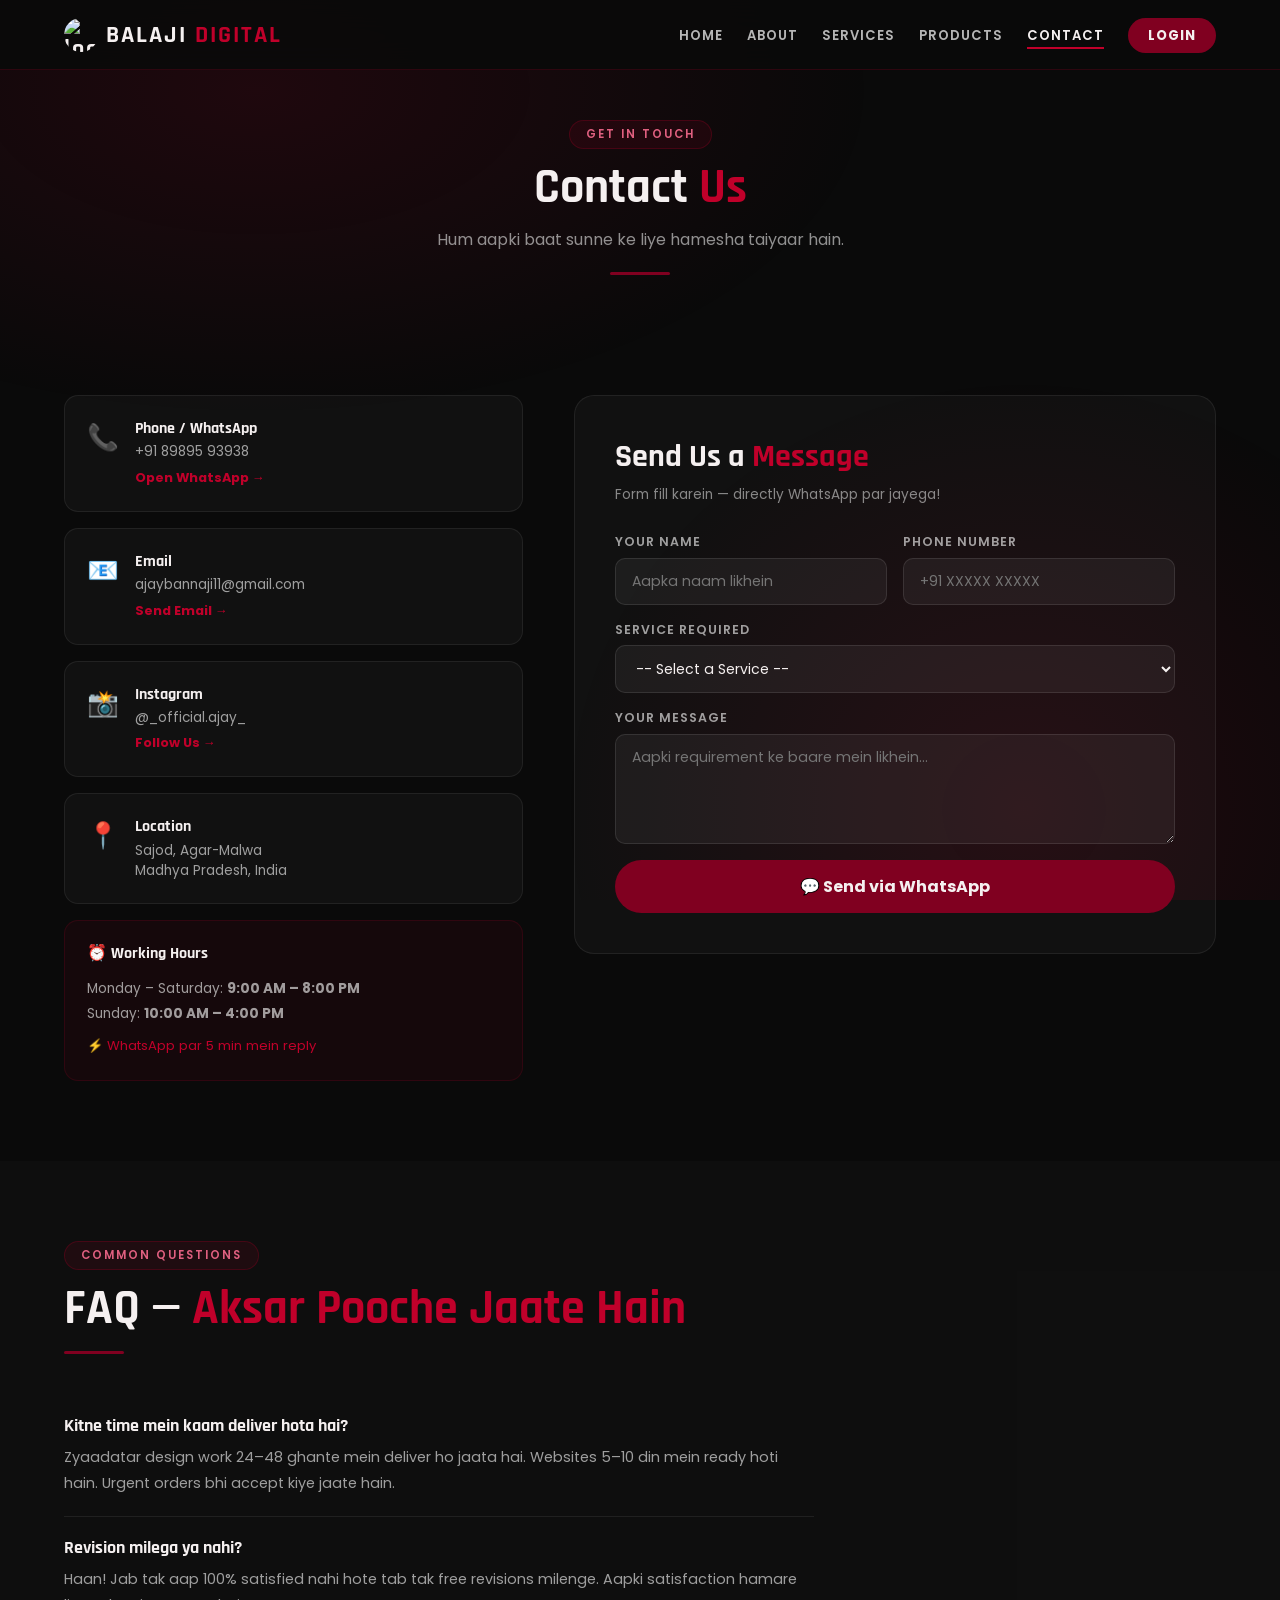
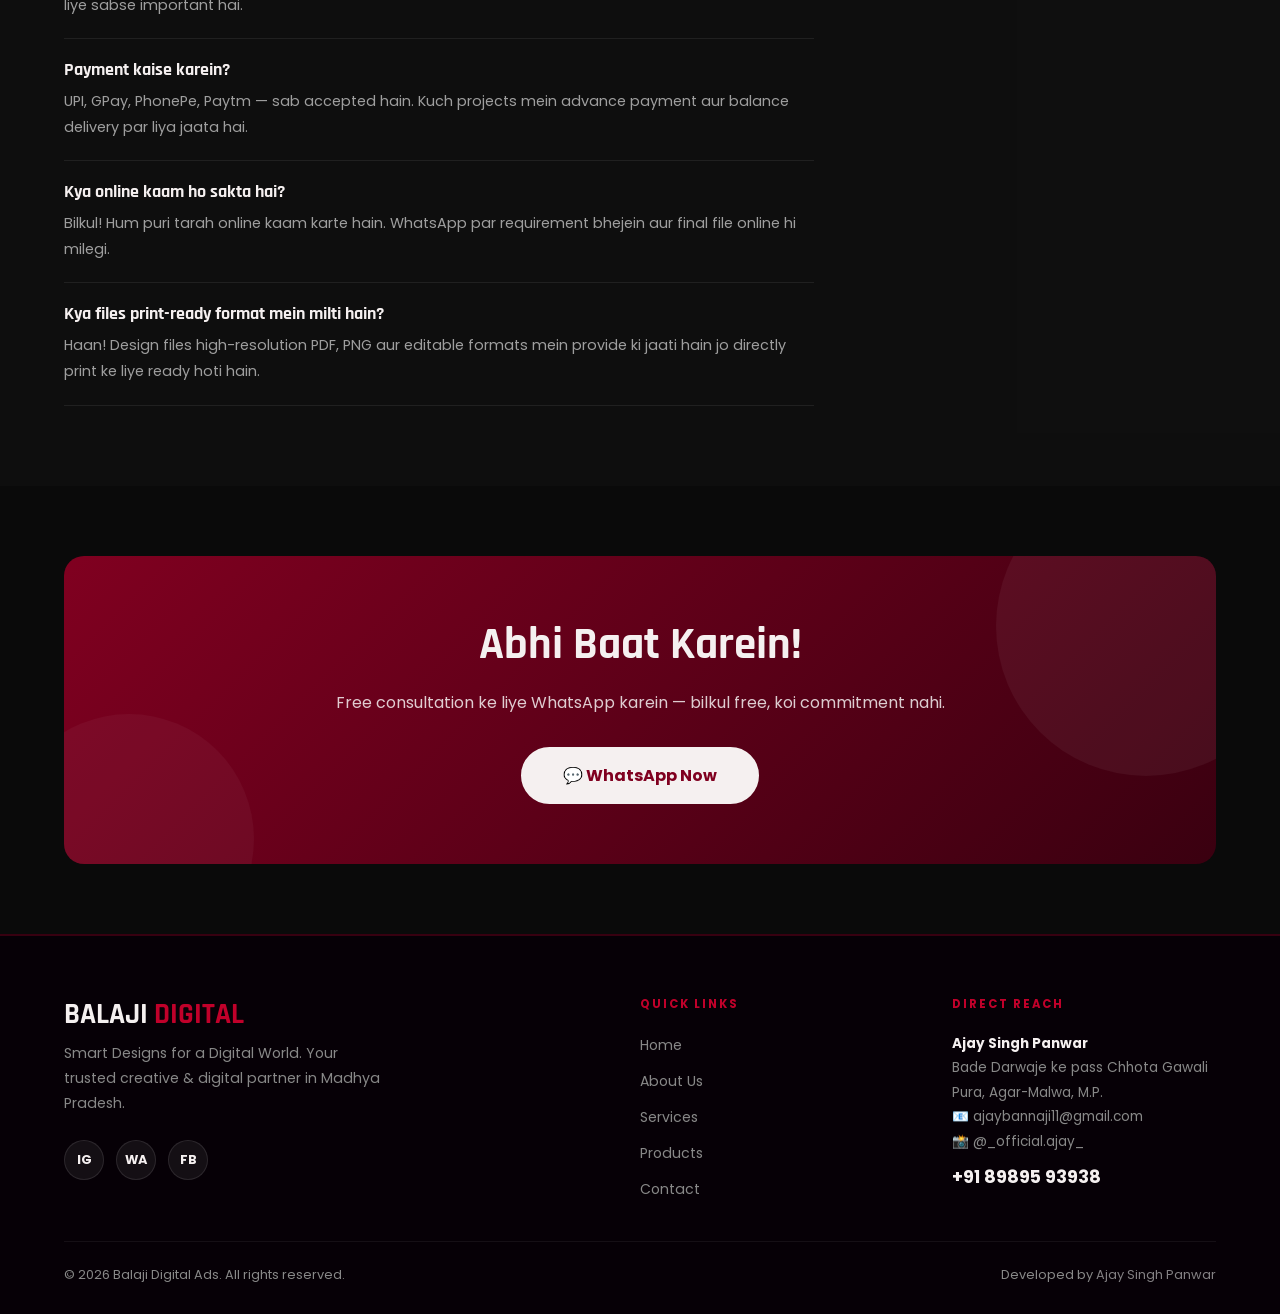
==== contact.html @ 701eca4b "Add files via upload" ====
<!DOCTYPE html>
<html lang="en">
<head>
    <meta charset="UTF-8" />
    <meta name="viewport" content="width=device-width, initial-scale=1.0" />
    <title>Contact - Balaji Digital Ads</title>
    <link href="https://fonts.googleapis.com/css2?family=Rajdhani:wght@400;600;700&family=Poppins:wght@300;400;600;700&display=swap" rel="stylesheet" />
    <link rel="stylesheet" href="style.css" />
</head>
<body>
<nav id="navbar">
    <a class="nav-logo" href="index.html"><img src="Images/Balaji Digital.png" alt="logo" class="nav-logo-img">BALAJI <span>DIGITAL</span></a>
    <button class="hamburger" id="hamburger"><span></span><span></span><span></span></button>
    <ul class="nav-links" id="navLinks">
        <li><a href="index.html" class="nav-link">Home</a></li>
        <li><a href="about.html" class="nav-link">About</a></li>
        <li><a href="services.html" class="nav-link">Services</a></li>
        <li><a href="products.html" class="nav-link">Products</a></li>
        <li><a href="contact.html" class="nav-link active">Contact</a></li>
        <li id="navAuthArea"><a href="#" class="nav-cta" id="navLoginBtn" onclick="openLogin(event)">Login</a></li>
    </ul>
</nav>
<div class="mobile-overlay" id="mobileOverlay"></div>
<div class="modal-overlay" id="loginModal" onclick="modalOutsideClick(event)">
    <div class="modal-box">
        <button class="modal-close" onclick="closeLogin()">✕</button>
        <div class="modal-logo">🔐</div>
        <h2 class="modal-title">Welcome Back</h2>
        <p class="modal-sub">Login karein ya naya account banayein</p>
        <div class="modal-tabs">
            <button class="tab-btn active" id="tabLogin" onclick="switchTab('login')">Login</button>
            <button class="tab-btn" id="tabRegister" onclick="switchTab('register')">Register</button>
        </div>
        <div id="loginForm">
            <div class="mform-group"><label>Name</label><input type="text" id="loginName" placeholder="Aapka naam" /></div>
            <div class="mform-group"><label>Password</label><input type="password" id="loginPass" placeholder="Password" /></div>
            <button class="modal-btn" onclick="doLogin()">Login →</button>
            <p id="loginErr" class="form-err"></p>
        </div>
        <div id="registerForm" style="display:none;">
            <div class="mform-group"><label>Full Name</label><input type="text" id="regName" placeholder="Aapka poora naam" /></div>
            <div class="mform-group"><label>Phone</label><input type="tel" id="regPhone" placeholder="+91 XXXXX XXXXX" /></div>
            <div class="mform-group"><label>Password</label><input type="password" id="regPass" placeholder="Password banayein" /></div>
            <button class="modal-btn" onclick="doRegister()">Create Account →</button>
            <p id="regErr" class="form-err"></p>
        </div>
    </div>
</div>

<section class="page-hero">
    <div class="section-tag">Get In Touch</div>
    <h1 class="section-title">Contact <em>Us</em></h1>
    <p class="page-hero-sub">Hum aapki baat sunne ke liye hamesha taiyaar hain.</p>
    <div class="section-line" style="margin:1.2rem auto 0;"></div>
</section>

<section class="page-section">
    <div class="contact-layout">
        <div class="contact-info reveal">
            <div class="contact-card"><div class="cc-icon">📞</div><div class="cc-content"><h4>Phone / WhatsApp</h4><p>+91 89895 93938</p><a href="https://wa.me/918989593938" class="cc-link" target="_blank">Open WhatsApp →</a></div></div>
            <div class="contact-card"><div class="cc-icon">📧</div><div class="cc-content"><h4>Email</h4><p>ajaybannaji11@gmail.com</p><a href="mailto:ajaybannaji11@gmail.com" class="cc-link">Send Email →</a></div></div>
            <div class="contact-card"><div class="cc-icon">📸</div><div class="cc-content"><h4>Instagram</h4><p>@_official.ajay_</p><a href="https://www.instagram.com/_official.ajay_/?__pwa=1#" target="_blank" class="cc-link">Follow Us →</a></div></div>
            <div class="contact-card"><div class="cc-icon">📍</div><div class="cc-content"><h4>Location</h4><p>Sajod, Agar-Malwa<br>Madhya Pradesh, India</p></div></div>
            <div class="contact-hours">
                <h4>⏰ Working Hours</h4>
                <p>Monday – Saturday: <strong>9:00 AM – 8:00 PM</strong></p>
                <p>Sunday: <strong>10:00 AM – 4:00 PM</strong></p>
                <p style="margin-top:0.5rem; color:var(--red); font-size:0.82rem;">⚡ WhatsApp par 5 min mein reply</p>
            </div>
        </div>
        <div class="contact-form-wrap reveal reveal-delay-2">
            <h3 class="form-title">Send Us a <em>Message</em></h3>
            <p class="form-sub">Form fill karein — directly WhatsApp par jayega!</p>
            <div class="contact-form">
                <div class="form-group"><label>Your Name</label><input type="text" id="fname" placeholder="Aapka naam likhein" /></div>
                <div class="form-group"><label>Phone Number</label><input type="tel" id="fphone" placeholder="+91 XXXXX XXXXX" /></div>
                <div class="form-group full"><label>Service Required</label>
                    <select id="fservice">
                        <option value="">-- Select a Service --</option>
                        <option>Graphic Design</option><option>Website Development</option><option>Social Media Ads</option>
                        <option>Festival Poster</option><option>Video Editing</option><option>Banner & Flex Design</option>
                        <option>Photo Frame Design</option><option>T-Shirt & Merchandise</option><option>Flyer & Pamphlet</option>
                        <option>Drafting & Documentation</option><option>Data Management</option><option>Exam Paper Drafting</option><option>Other</option>
                    </select>
                </div>
                <div class="form-group full"><label>Your Message</label><textarea id="fmsg" rows="4" placeholder="Aapki requirement ke baare mein likhein..."></textarea></div>
                <button class="form-submit" onclick="sendWhatsApp()">💬 Send via WhatsApp</button>
            </div>
        </div>
    </div>
</section>

<section class="page-section alt-bg">
    <div class="section-tag">Common Questions</div>
    <h2 class="section-title">FAQ — <em>Aksar Pooche Jaate Hain</em></h2>
    <div class="section-line"></div>
    <div class="faq-list">
        <div class="faq-item reveal"><div class="faq-q">Kitne time mein kaam deliver hota hai?</div><div class="faq-a">Zyaadatar design work 24–48 ghante mein deliver ho jaata hai. Websites 5–10 din mein ready hoti hain. Urgent orders bhi accept kiye jaate hain.</div></div>
        <div class="faq-item reveal reveal-delay-1"><div class="faq-q">Revision milega ya nahi?</div><div class="faq-a">Haan! Jab tak aap 100% satisfied nahi hote tab tak free revisions milenge. Aapki satisfaction hamare liye sabse important hai.</div></div>
        <div class="faq-item reveal reveal-delay-2"><div class="faq-q">Payment kaise karein?</div><div class="faq-a">UPI, GPay, PhonePe, Paytm — sab accepted hain. Kuch projects mein advance payment aur balance delivery par liya jaata hai.</div></div>
        <div class="faq-item reveal reveal-delay-3"><div class="faq-q">Kya online kaam ho sakta hai?</div><div class="faq-a">Bilkul! Hum puri tarah online kaam karte hain. WhatsApp par requirement bhejein aur final file online hi milegi.</div></div>
        <div class="faq-item reveal"><div class="faq-q">Kya files print-ready format mein milti hain?</div><div class="faq-a">Haan! Design files high-resolution PDF, PNG aur editable formats mein provide ki jaati hain jo directly print ke liye ready hoti hain.</div></div>
    </div>
</section>

<section class="cta-section">
    <div class="cta-banner reveal">
        <h2>Abhi Baat Karein!</h2>
        <p>Free consultation ke liye WhatsApp karein — bilkul free, koi commitment nahi.</p>
        <a href="https://wa.me/918989593938" class="btn-white">💬 WhatsApp Now</a>
    </div>
</section>

<footer>
    <div class="footer-grid">
        <div class="footer-brand"><h3>BALAJI <span>DIGITAL</span></h3><p>Smart Designs for a Digital World. Your trusted creative & digital partner in Madhya Pradesh.</p>
            <div class="social-links"><a href="https://www.instagram.com/_official.ajay_/?__pwa=1#" target="_blank" class="social-btn">IG</a><a href="https://wa.me/918989593938" class="social-btn">WA</a><a href="#" class="social-btn">FB</a></div>
        </div>
        <div class="footer-links"><h4>Quick Links</h4><ul><li><a href="index.html">Home</a></li><li><a href="about.html">About Us</a></li><li><a href="services.html">Services</a></li><li><a href="products.html">Products</a></li><li><a href="contact.html">Contact</a></li></ul></div>
        <div class="footer-contact"><h4>Direct Reach</h4><p><strong style="color:var(--white)">Ajay Singh Panwar</strong><br>Bade Darwaje ke pass Chhota Gawali Pura, Agar-Malwa, M.P.<br>📧 ajaybannaji11@gmail.com<br>📸 <a href="https://www.instagram.com/_official.ajay_/?__pwa=1#" target="_blank" style="color:var(--gray);text-decoration:none;">@_official.ajay_</a></p><p class="phone">+91 89895 93938</p></div>
    </div>
    <div class="footer-bottom"><p>© 2026 Balaji Digital Ads. All rights reserved.</p><p>Developed by <a href="#">Ajay Singh Panwar</a></p></div>
</footer>
<script src="script.js"></script>
<script>
function sendWhatsApp() {
    const name = document.getElementById('fname').value.trim();
    const phone = document.getElementById('fphone').value.trim();
    const service = document.getElementById('fservice').value;
    const msg = document.getElementById('fmsg').value.trim();
    if (!name || !service) { alert('Please enter your name and select a service.'); return; }
    const text = `Hello Balaji Digital Ads!%0A%0A*Name:* ${encodeURIComponent(name)}%0A*Phone:* ${encodeURIComponent(phone || 'Not provided')}%0A*Service Needed:* ${encodeURIComponent(service)}%0A*Message:* ${encodeURIComponent(msg || 'No message')}`;
    window.open(`https://wa.me/918989593938?text=${text}`, '_blank');
}
</script>
</body>
</html>
---- style.css ----
/* ============================================
   BALAJI DIGITAL ADS — style.css v3
   5 Pages: Home, About, Services, Products, Contact
   ============================================ */
:root {
    --black: #0a0a0a; --deep: #110008; --crimson: #800020;
    --red: #c0002a; --gold: #e8b84b; --white: #f5f0f0;
    --gray: #888; --nav-height: 70px;
}
*, *::before, *::after { box-sizing: border-box; margin: 0; padding: 0; }
html { scroll-behavior: smooth; }
body { font-family: 'Poppins', sans-serif; background: var(--black); color: var(--white); overflow-x: hidden; font-size: 16px; }
body::before { content:''; position:fixed; inset:0; background: radial-gradient(ellipse 80% 60% at 20% 10%, rgba(128,0,32,0.18) 0%, transparent 60%), radial-gradient(ellipse 60% 80% at 80% 90%, rgba(192,0,42,0.12) 0%, transparent 60%); pointer-events:none; z-index:0; }

/* ─── NAVBAR ─── */
nav { position:fixed; top:0; left:0; right:0; z-index:1000; padding:0 5%; height:var(--nav-height); display:flex; align-items:center; justify-content:space-between; background:rgba(10,10,10,0.92); backdrop-filter:blur(16px); border-bottom:1px solid rgba(128,0,32,0.3); transition:box-shadow 0.3s; }
nav.scrolled { box-shadow:0 4px 40px rgba(128,0,32,0.25); }
.nav-logo { font-family:'Rajdhani',sans-serif; font-size:clamp(1.1rem,4vw,1.5rem); font-weight:700; letter-spacing:2px; color:var(--white); text-decoration:none; display:flex; align-items:center; gap:8px; flex-shrink:0; }
.nav-logo span { color:var(--red); }
.nav-logo-img { width:34px; height:34px; border-radius:50%; object-fit:cover; }
.nav-links { display:flex; gap:1.5rem; align-items:center; list-style:none; }
.nav-links a { color:rgba(255,255,255,0.7); text-decoration:none; font-size:0.82rem; font-weight:600; letter-spacing:1px; text-transform:uppercase; transition:color 0.3s; position:relative; white-space:nowrap; }
.nav-links a::after { content:''; position:absolute; bottom:-4px; left:0; width:0; height:2px; background:var(--red); transition:width 0.3s; }
.nav-links a:hover, .nav-links a.active { color:var(--white); }
.nav-links a:hover::after, .nav-links a.active::after { width:100%; }
.nav-cta { background:var(--crimson) !important; color:var(--white) !important; padding:8px 20px !important; border-radius:50px !important; font-weight:700 !important; }
.nav-cta:hover { background:var(--red) !important; transform:translateY(-2px); }
.nav-cta::after { display:none !important; }
.nav-user-btn { background:rgba(128,0,32,0.3) !important; border:1px solid rgba(128,0,32,0.5) !important; padding:7px 16px !important; border-radius:50px !important; font-size:0.82rem !important; display:flex !important; align-items:center; gap:6px; cursor:pointer; }

/* ─── HAMBURGER ─── */
.hamburger { display:none; flex-direction:column; gap:5px; background:none; border:none; cursor:pointer; padding:8px; z-index:1100; }
.hamburger span { display:block; width:24px; height:2px; background:var(--white); border-radius:2px; transition:all 0.3s; }
.hamburger.open span:nth-child(1) { transform:rotate(45deg) translate(5px,5px); }
.hamburger.open span:nth-child(2) { opacity:0; }
.hamburger.open span:nth-child(3) { transform:rotate(-45deg) translate(5px,-5px); }
.mobile-overlay { display:none; position:fixed; inset:0; background:rgba(0,0,0,0.6); z-index:998; }
.mobile-overlay.active { display:block; }

/* ─── LOGIN MODAL ─── */
.modal-overlay { display:none; position:fixed; inset:0; background:rgba(0,0,0,0.75); z-index:2000; align-items:center; justify-content:center; backdrop-filter:blur(4px); }
.modal-overlay.open { display:flex; }
.modal-box { background:#1a0010; border:1px solid rgba(128,0,32,0.5); border-radius:20px; padding:clamp(24px,5vw,40px); width:min(440px, 92vw); position:relative; animation:fadeUp 0.3s ease; }
.modal-close { position:absolute; top:16px; right:16px; background:rgba(255,255,255,0.08); border:none; color:var(--white); width:32px; height:32px; border-radius:50%; cursor:pointer; font-size:1rem; transition:background 0.2s; }
.modal-close:hover { background:rgba(128,0,32,0.5); }
.modal-logo { font-size:2.5rem; text-align:center; margin-bottom:0.8rem; }
.modal-title { font-family:'Rajdhani',sans-serif; font-size:1.8rem; font-weight:700; text-align:center; margin-bottom:0.3rem; }
.modal-sub { font-size:0.82rem; color:rgba(255,255,255,0.5); text-align:center; margin-bottom:1.5rem; }
.modal-tabs { display:flex; gap:0.5rem; background:rgba(255,255,255,0.05); border-radius:10px; padding:4px; margin-bottom:1.5rem; }
.tab-btn { flex:1; background:none; border:none; color:rgba(255,255,255,0.5); padding:8px; border-radius:8px; font-family:'Poppins',sans-serif; font-weight:600; font-size:0.88rem; cursor:pointer; transition:all 0.2s; }
.tab-btn.active { background:var(--crimson); color:var(--white); }
.mform-group { margin-bottom:1rem; }
.mform-group label { display:block; font-size:0.75rem; font-weight:600; color:rgba(255,255,255,0.5); text-transform:uppercase; letter-spacing:1px; margin-bottom:0.4rem; }
.mform-group input { width:100%; background:rgba(255,255,255,0.06); border:1px solid rgba(255,255,255,0.1); border-radius:10px; padding:11px 14px; color:var(--white); font-family:'Poppins',sans-serif; font-size:0.88rem; outline:none; transition:border-color 0.3s; }
.mform-group input:focus { border-color:rgba(128,0,32,0.7); }
.modal-btn { width:100%; background:var(--crimson); color:var(--white); border:none; padding:13px; border-radius:50px; font-weight:700; font-size:0.95rem; cursor:pointer; font-family:'Poppins',sans-serif; margin-top:0.5rem; transition:all 0.3s; }
.modal-btn:hover { background:var(--red); transform:translateY(-2px); }
.modal-btn-outline { background:transparent !important; border:2px solid var(--crimson) !important; color:var(--white) !important; }
.modal-btn-outline:hover { background:rgba(128,0,32,0.2) !important; }
.form-err { font-size:0.8rem; color:#ff6b6b; margin-top:0.5rem; text-align:center; }

/* ─── HERO ─── */
.hero { min-height:100vh; display:flex; align-items:center; padding:calc(var(--nav-height) + 40px) 5% 60px; position:relative; z-index:1; flex-wrap:wrap; gap:2rem; }
.hero-content { max-width:640px; flex:1; min-width:280px; }
.hero-welcome { display:inline-flex; align-items:center; gap:8px; background:rgba(128,0,32,0.2); border:1px solid rgba(128,0,32,0.4); padding:8px 20px; border-radius:50px; font-size:clamp(0.85rem,2vw,1rem); font-weight:600; margin-bottom:1rem; animation:fadeDown 0.6s ease both; }
.hero-username { color:var(--gold); font-weight:700; }
.hero-tag { display:inline-block; background:rgba(128,0,32,0.2); border:1px solid rgba(128,0,32,0.5); color:#e06080; padding:6px 18px; border-radius:50px; font-size:clamp(0.65rem,2vw,0.78rem); font-weight:600; letter-spacing:2px; text-transform:uppercase; margin-bottom:1.2rem; animation:fadeDown 0.8s ease both; }
.hero h1 { font-family:'Rajdhani',sans-serif; font-size:clamp(2rem,6vw,5rem); font-weight:700; line-height:1.05; margin-bottom:1.2rem; animation:fadeUp 0.9s 0.2s ease both; }
.hero h1 em { font-style:normal; color:var(--red); }
.hero p { font-size:clamp(0.88rem,2.5vw,1.1rem); color:rgba(255,255,255,0.65); line-height:1.8; max-width:520px; margin-bottom:2rem; animation:fadeUp 0.9s 0.4s ease both; }
.hero-btns { display:flex; gap:1rem; flex-wrap:wrap; animation:fadeUp 0.9s 0.6s ease both; }
.hero-stats { display:flex; gap:clamp(1.2rem,4vw,3rem); margin-top:3rem; flex-wrap:wrap; animation:fadeUp 0.9s 0.8s ease both; }
.stat-num { font-family:'Rajdhani',sans-serif; font-size:clamp(1.6rem,4vw,2.2rem); font-weight:700; color:var(--red); line-height:1; }
.stat-label { font-size:clamp(0.65rem,1.8vw,0.78rem); color:var(--gray); text-transform:uppercase; letter-spacing:1px; margin-top:4px; }
.hero-badge { position:absolute; right:8%; top:50%; transform:translateY(-50%); width:clamp(150px,16vw,210px); height:clamp(150px,16vw,210px); border-radius:50%; background:radial-gradient(circle,rgba(128,0,32,0.25),rgba(10,10,10,0.1)); border:2px solid rgba(128,0,32,0.4); display:flex; flex-direction:column; align-items:center; justify-content:center; text-align:center; animation:float 4s ease-in-out infinite; backdrop-filter:blur(8px); }
.hero-badge-icon { font-size:clamp(1.8rem,3vw,2.5rem); margin-bottom:8px; }
.hero-badge-text { font-family:'Rajdhani',sans-serif; font-size:clamp(0.8rem,1.5vw,1rem); font-weight:700; letter-spacing:1px; }
.hero-badge-sub { font-size:0.68rem; color:rgba(255,255,255,0.5); margin-top:4px; }
@keyframes float { 0%,100%{transform:translateY(-50%)} 50%{transform:translateY(calc(-50% - 12px))} }

/* ─── MARQUEE ─── */
.marquee-wrap { background:var(--crimson); padding:12px 0; overflow:hidden; position:relative; z-index:1; }
.marquee-track { display:flex; gap:2rem; white-space:nowrap; animation:marquee 25s linear infinite; width:max-content; }
.marquee-item { font-family:'Rajdhani',sans-serif; font-size:clamp(0.82rem,2vw,1rem); font-weight:600; letter-spacing:2px; text-transform:uppercase; }
.marquee-dot { color:var(--gold); margin:0 0.4rem; }
@keyframes marquee { from{transform:translateX(0)} to{transform:translateX(-50%)} }

/* ─── PAGE HERO ─── */
.page-hero { padding:calc(var(--nav-height) + 50px) 5% 40px; text-align:center; position:relative; z-index:1; }
.page-hero-sub { color:rgba(255,255,255,0.55); font-size:clamp(0.88rem,2vw,1rem); margin-top:0.8rem; }

/* ─── SECTIONS ─── */
.page-section { padding:clamp(40px,7vw,80px) 5%; position:relative; z-index:1; }
.alt-bg { background:rgba(255,255,255,0.02); }
.section-tag { display:inline-block; background:rgba(128,0,32,0.15); border:1px solid rgba(128,0,32,0.4); color:#e06080; padding:5px 16px; border-radius:50px; font-size:clamp(0.65rem,1.8vw,0.72rem); font-weight:600; letter-spacing:2px; text-transform:uppercase; margin-bottom:0.8rem; }
.section-title { font-family:'Rajdhani',sans-serif; font-size:clamp(1.6rem,5vw,3rem); font-weight:700; line-height:1.1; }
.section-title em { font-style:normal; color:var(--red); }
.section-line { width:60px; height:3px; background:var(--crimson); border-radius:2px; margin:1rem 0 2.5rem; }

/* ─── BUTTONS ─── */
.btn-primary { background:var(--crimson); color:var(--white); padding:clamp(10px,2.5vw,14px) clamp(22px,5vw,36px); border-radius:50px; font-weight:700; font-size:clamp(0.85rem,2.5vw,0.95rem); text-decoration:none; border:2px solid var(--crimson); transition:all 0.35s cubic-bezier(0.175,0.885,0.32,1.275); display:inline-block; white-space:nowrap; }
.btn-primary:hover { background:var(--red); border-color:var(--red); transform:translateY(-3px); box-shadow:0 12px 30px rgba(192,0,42,0.4); }
.btn-outline { background:transparent; color:var(--white); padding:clamp(10px,2.5vw,14px) clamp(22px,5vw,36px); border-radius:50px; font-weight:600; font-size:clamp(0.85rem,2.5vw,0.95rem); text-decoration:none; border:2px solid rgba(255,255,255,0.25); transition:all 0.3s; white-space:nowrap; }
.btn-outline:hover { border-color:var(--red); color:var(--red); }
.btn-white { background:var(--white); color:var(--crimson); padding:clamp(11px,2vw,14px) clamp(28px,5vw,40px); border-radius:50px; font-weight:700; font-size:clamp(0.88rem,2.5vw,1rem); text-decoration:none; display:inline-block; border:2px solid var(--white); transition:all 0.3s; position:relative; z-index:1; white-space:nowrap; }
.btn-white:hover { background:transparent; color:var(--white); }
.center-btn { text-align:center; margin-top:2.5rem; }

/* ─── PREVIEW GRID ─── */
.preview-grid { display:grid; grid-template-columns:repeat(4,1fr); gap:1.2rem; }
.preview-card { background:rgba(255,255,255,0.03); border:1px solid rgba(255,255,255,0.07); border-radius:16px; padding:clamp(20px,4vw,28px) clamp(16px,3vw,24px); text-align:center; transition:all 0.3s; }
.preview-card:hover { border-color:rgba(128,0,32,0.5); transform:translateY(-5px); background:rgba(128,0,32,0.1); }
.preview-icon { font-size:clamp(2rem,4vw,2.6rem); margin-bottom:0.8rem; }
.preview-card h3 { font-family:'Rajdhani',sans-serif; font-size:clamp(1rem,2.5vw,1.2rem); font-weight:700; margin-bottom:0.5rem; }
.preview-card p { font-size:clamp(0.78rem,1.8vw,0.85rem); color:rgba(255,255,255,0.55); line-height:1.6; }

/* ─── WHY GRID ─── */
.why-grid { display:grid; grid-template-columns:repeat(4,1fr); gap:1.2rem; }
.why-card { text-align:center; padding:clamp(24px,4vw,36px) clamp(16px,3vw,24px); border-radius:16px; background:rgba(255,255,255,0.02); border:1px solid rgba(255,255,255,0.06); transition:all 0.3s; }
.why-card:hover { background:rgba(128,0,32,0.1); border-color:rgba(128,0,32,0.3); transform:translateY(-4px); }
.why-icon { font-size:clamp(1.8rem,4vw,2.2rem); margin-bottom:1rem; }
.why-card h4 { font-family:'Rajdhani',sans-serif; font-size:clamp(1rem,2.5vw,1.1rem); font-weight:700; margin-bottom:0.5rem; }
.why-card p { font-size:clamp(0.78rem,2vw,0.82rem); color:rgba(255,255,255,0.5); line-height:1.7; }

/* ─── CTA ─── */
.cta-section { padding:clamp(40px,6vw,70px) 5%; position:relative; z-index:1; }
.cta-banner { background:linear-gradient(135deg,var(--crimson),#3a0010); border-radius:20px; padding:clamp(36px,6vw,60px) clamp(20px,5%,5%); text-align:center; position:relative; overflow:hidden; }
.cta-banner::before { content:''; position:absolute; top:-80px; right:-80px; width:300px; height:300px; border-radius:50%; background:rgba(255,255,255,0.05); }
.cta-banner::after  { content:''; position:absolute; bottom:-100px; left:-60px; width:250px; height:250px; border-radius:50%; background:rgba(255,255,255,0.04); }
.cta-banner h2 { font-family:'Rajdhani',sans-serif; font-size:clamp(1.4rem,4vw,2.8rem); font-weight:700; margin-bottom:1rem; position:relative; z-index:1; }
.cta-banner p  { color:rgba(255,255,255,0.8); margin-bottom:2rem; font-size:clamp(0.88rem,2.5vw,1rem); position:relative; z-index:1; }

/* ─── FOOTER ─── */
footer { background:#060006; border-top:2px solid rgba(128,0,32,0.4); padding:clamp(40px,6vw,60px) 5% clamp(20px,4vw,30px); }
.footer-grid { display:grid; grid-template-columns:2fr 1fr 1fr; gap:clamp(1.5rem,4vw,3rem); margin-bottom:2.5rem; }
.footer-brand h3 { font-family:'Rajdhani',sans-serif; font-size:clamp(1.4rem,3vw,1.8rem); font-weight:700; margin-bottom:0.5rem; }
.footer-brand h3 span { color:var(--red); }
.footer-brand p { color:var(--gray); font-size:clamp(0.8rem,2vw,0.88rem); line-height:1.8; max-width:320px; margin-bottom:1.5rem; }
.social-links { display:flex; gap:0.75rem; flex-wrap:wrap; }
.social-btn { width:40px; height:40px; border-radius:50%; background:rgba(255,255,255,0.06); border:1px solid rgba(255,255,255,0.1); display:flex; align-items:center; justify-content:center; color:var(--white); text-decoration:none; font-size:0.8rem; font-weight:700; transition:all 0.3s; }
.social-btn:hover { background:var(--crimson); border-color:var(--crimson); transform:translateY(-3px); }
.footer-links h4, .footer-contact h4 { font-size:0.72rem; font-weight:700; text-transform:uppercase; letter-spacing:2px; color:var(--red); margin-bottom:1.2rem; }
.footer-links ul { list-style:none; }
.footer-links li + li { margin-top:0.7rem; }
.footer-links a { color:var(--gray); text-decoration:none; font-size:clamp(0.8rem,2vw,0.88rem); transition:color 0.3s; }
.footer-links a:hover { color:var(--white); }
.footer-contact p { font-size:clamp(0.78rem,2vw,0.85rem); color:var(--gray); line-height:1.8; }
.footer-contact .phone { font-size:clamp(1rem,2.5vw,1.1rem); font-weight:700; color:var(--white); margin-top:0.5rem; }
.footer-bottom { border-top:1px solid rgba(255,255,255,0.06); padding-top:1.5rem; display:flex; justify-content:space-between; align-items:center; flex-wrap:wrap; gap:0.8rem; }
.footer-bottom p { font-size:clamp(0.72rem,1.8vw,0.8rem); color:var(--gray); }
.footer-bottom a { color:rgba(255,255,255,0.5); text-decoration:none; }

/* ─── ANIMATIONS ─── */
@keyframes fadeUp   { from{opacity:0;transform:translateY(30px)} to{opacity:1;transform:translateY(0)} }
@keyframes fadeDown { from{opacity:0;transform:translateY(-20px)} to{opacity:1;transform:translateY(0)} }
@keyframes fadeIn   { from{opacity:0} to{opacity:1} }
.reveal { opacity:0; transform:translateY(30px); transition:opacity 0.7s ease,transform 0.7s ease; }
.reveal.visible { opacity:1; transform:translateY(0); }
.reveal-delay-1 { transition-delay:0.1s; }
.reveal-delay-2 { transition-delay:0.2s; }
.reveal-delay-3 { transition-delay:0.3s; }

/* ─── SERVICES ─── */
.services-grid { display:grid; grid-template-columns:repeat(auto-fill,minmax(min(100%,260px),1fr)); gap:1.2rem; }
.service-card { background:rgba(255,255,255,0.03); border:1px solid rgba(255,255,255,0.07); border-radius:16px; padding:clamp(20px,4vw,28px) clamp(18px,4vw,24px); transition:all 0.35s ease; position:relative; overflow:hidden; display:flex; flex-direction:column; }
.service-card::before { content:''; position:absolute; inset:0; background:linear-gradient(135deg,rgba(128,0,32,0.12),transparent); opacity:0; transition:opacity 0.35s; }
.service-card:hover { border-color:rgba(128,0,32,0.5); transform:translateY(-5px); box-shadow:0 20px 40px rgba(128,0,32,0.2); }
.service-card:hover::before { opacity:1; }
.service-icon { width:clamp(42px,8vw,52px); height:clamp(42px,8vw,52px); border-radius:12px; background:rgba(128,0,32,0.2); display:flex; align-items:center; justify-content:center; font-size:clamp(1.2rem,3vw,1.4rem); margin-bottom:1rem; border:1px solid rgba(128,0,32,0.3); transition:background 0.3s; }
.service-card:hover .service-icon { background:rgba(128,0,32,0.4); }
.service-card h3 { font-family:'Rajdhani',sans-serif; font-size:clamp(1rem,2.5vw,1.2rem); font-weight:700; margin-bottom:0.5rem; }
.service-card p { font-size:clamp(0.78rem,2vw,0.85rem); color:rgba(255,255,255,0.55); line-height:1.7; flex:1; }
.service-badge { position:absolute; top:12px; right:12px; background:var(--crimson); color:white; font-size:0.6rem; font-weight:700; letter-spacing:1px; padding:3px 10px; border-radius:50px; text-transform:uppercase; }
.card-cta { display:inline-block; margin-top:1rem; color:var(--red); font-size:0.82rem; font-weight:700; text-decoration:none; transition:letter-spacing 0.2s; }
.card-cta:hover { letter-spacing:1px; }
.process-grid { display:grid; grid-template-columns:repeat(4,1fr); gap:1.2rem; }
.process-step { text-align:center; padding:clamp(24px,4vw,36px) clamp(16px,3vw,20px); border-radius:16px; background:rgba(255,255,255,0.02); border:1px solid rgba(255,255,255,0.06); }
.process-num { font-family:'Rajdhani',sans-serif; font-size:clamp(2.5rem,6vw,4rem); font-weight:700; color:rgba(128,0,32,0.3); line-height:1; margin-bottom:0.5rem; }
.process-step h4 { font-family:'Rajdhani',sans-serif; font-size:clamp(1rem,2.5vw,1.15rem); font-weight:700; margin-bottom:0.5rem; }
.process-step p { font-size:clamp(0.78rem,2vw,0.82rem); color:rgba(255,255,255,0.5); line-height:1.6; }

/* ─── ABOUT ─── */
.founder-block { display:flex; gap:clamp(2rem,5vw,5rem); align-items:flex-start; background:rgba(255,255,255,0.03); border:1px solid rgba(255,255,255,0.07); border-radius:20px; padding:clamp(24px,5vw,50px); flex-wrap:wrap; }
.founder-photo-wrap { flex-shrink:0; }
.founder-photo { width:clamp(200px,25vw,280px); height:clamp(240px,30vw,340px); object-fit:cover; border-radius:16px; border:3px solid rgba(128,0,32,0.4); display:block; }
.founder-circle-fallback { width:120px; height:120px; border-radius:50%; background:linear-gradient(135deg,var(--crimson),#3a0010); display:flex; align-items:center; justify-content:center; font-family:'Rajdhani',sans-serif; font-size:2.8rem; font-weight:700; border:3px solid rgba(128,0,32,0.5); }
.founder-info { flex:1; min-width:260px; }
.founder-para { color:rgba(255,255,255,0.7); line-height:2; font-size:clamp(0.88rem,2vw,1rem); margin-bottom:1rem; }
.founder-badges { display:flex; gap:0.6rem; flex-wrap:wrap; margin-top:1.5rem; }
.f-badge { background:rgba(128,0,32,0.2); border:1px solid rgba(128,0,32,0.4); color:rgba(255,255,255,0.8); padding:5px 14px; border-radius:50px; font-size:0.78rem; font-weight:600; }
.mv-grid { display:grid; grid-template-columns:repeat(3,1fr); gap:1.5rem; }
.mv-card { background:rgba(255,255,255,0.03); border:1px solid rgba(255,255,255,0.07); border-radius:16px; padding:clamp(24px,4vw,36px); text-align:center; transition:all 0.3s; }
.mv-card:hover { border-color:rgba(128,0,32,0.4); transform:translateY(-4px); }
.mv-icon { font-size:2.5rem; margin-bottom:1rem; }
.mv-card h3 { font-family:'Rajdhani',sans-serif; font-size:clamp(1.1rem,3vw,1.4rem); font-weight:700; margin-bottom:0.8rem; }
.mv-card p { font-size:clamp(0.82rem,2vw,0.9rem); color:rgba(255,255,255,0.6); line-height:1.8; }
.timeline { max-width:700px; margin:0 auto; }
.tl-item { display:flex; gap:1.5rem; align-items:flex-start; padding-bottom:2.5rem; position:relative; }
.tl-item:not(:last-child)::before { content:''; position:absolute; left:11px; top:24px; width:2px; height:100%; background:rgba(128,0,32,0.3); }
.tl-dot { width:24px; height:24px; border-radius:50%; background:var(--crimson); border:3px solid rgba(128,0,32,0.5); flex-shrink:0; margin-top:3px; }
.tl-dot.active { background:var(--red); box-shadow:0 0 12px rgba(192,0,42,0.6); }
.tl-year { font-family:'Rajdhani',sans-serif; font-size:1.1rem; font-weight:700; color:var(--gold); min-width:65px; margin-top:2px; }
.tl-content h4 { font-family:'Rajdhani',sans-serif; font-size:1.15rem; font-weight:700; margin-bottom:0.4rem; }
.tl-content p { font-size:0.88rem; color:rgba(255,255,255,0.6); line-height:1.7; }
.big-stats { display:grid; grid-template-columns:repeat(4,1fr); gap:1.5rem; }
.big-stat { text-align:center; padding:clamp(28px,5vw,40px) 20px; }
.big-num { font-family:'Rajdhani',sans-serif; font-size:clamp(2.5rem,6vw,4rem); font-weight:700; color:var(--red); line-height:1; }
.big-label { font-size:clamp(0.78rem,2vw,0.9rem); color:var(--gray); text-transform:uppercase; letter-spacing:1px; margin-top:0.5rem; }

/* ─── CONTACT ─── */
.contact-layout { display:grid; grid-template-columns:1fr 1.4fr; gap:clamp(2rem,4vw,4rem); align-items:start; }
.contact-card { display:flex; gap:1rem; align-items:flex-start; background:rgba(255,255,255,0.03); border:1px solid rgba(255,255,255,0.07); border-radius:14px; padding:clamp(16px,3vw,22px); margin-bottom:1rem; transition:all 0.3s; }
.contact-card:hover { border-color:rgba(128,0,32,0.4); transform:translateX(4px); }
.cc-icon { font-size:1.6rem; flex-shrink:0; }
.cc-content h4 { font-family:'Rajdhani',sans-serif; font-size:1rem; font-weight:700; margin-bottom:0.2rem; }
.cc-content p { font-size:0.85rem; color:rgba(255,255,255,0.6); line-height:1.5; }
.cc-link { display:inline-block; margin-top:0.4rem; color:var(--red); font-size:0.8rem; font-weight:700; text-decoration:none; transition:letter-spacing 0.2s; }
.cc-link:hover { letter-spacing:0.5px; }
.contact-hours { background:rgba(128,0,32,0.1); border:1px solid rgba(128,0,32,0.25); border-radius:14px; padding:clamp(16px,3vw,22px); }
.contact-hours h4 { font-family:'Rajdhani',sans-serif; font-size:1rem; font-weight:700; margin-bottom:0.8rem; }
.contact-hours p { font-size:0.85rem; color:rgba(255,255,255,0.6); line-height:1.8; }
.contact-form-wrap { background:rgba(255,255,255,0.03); border:1px solid rgba(255,255,255,0.07); border-radius:20px; padding:clamp(24px,5vw,40px); }
.form-title { font-family:'Rajdhani',sans-serif; font-size:clamp(1.4rem,3.5vw,2rem); font-weight:700; margin-bottom:0.5rem; }
.form-title em { font-style:normal; color:var(--red); }
.form-sub { font-size:0.85rem; color:rgba(255,255,255,0.5); margin-bottom:1.8rem; }
.contact-form { display:grid; grid-template-columns:1fr 1fr; gap:1rem; }
.form-group { display:flex; flex-direction:column; gap:0.4rem; }
.form-group.full { grid-column:1/-1; }
.form-group label { font-size:0.78rem; font-weight:600; color:rgba(255,255,255,0.6); text-transform:uppercase; letter-spacing:1px; }
.form-group input, .form-group select, .form-group textarea { background:rgba(255,255,255,0.05); border:1px solid rgba(255,255,255,0.1); border-radius:10px; padding:12px 16px; color:var(--white); font-family:'Poppins',sans-serif; font-size:0.88rem; outline:none; transition:border-color 0.3s; width:100%; }
.form-group input:focus, .form-group select:focus, .form-group textarea:focus { border-color:rgba(128,0,32,0.6); }
.form-group select option { background:#1a0010; color:var(--white); }
.form-group textarea { resize:vertical; }
.form-submit { grid-column:1/-1; background:var(--crimson); color:var(--white); border:none; padding:14px 28px; border-radius:50px; font-weight:700; font-size:1rem; cursor:pointer; transition:all 0.3s; font-family:'Poppins',sans-serif; width:100%; }
.form-submit:hover { background:var(--red); transform:translateY(-2px); box-shadow:0 10px 25px rgba(192,0,42,0.4); }
.faq-list { max-width:750px; }
.faq-item { border-bottom:1px solid rgba(255,255,255,0.07); padding:1.2rem 0; }
.faq-q { font-family:'Rajdhani',sans-serif; font-size:clamp(1rem,2.5vw,1.15rem); font-weight:700; color:var(--white); margin-bottom:0.5rem; }
.faq-a { font-size:clamp(0.82rem,2vw,0.9rem); color:rgba(255,255,255,0.6); line-height:1.8; }

/* ─── PRODUCTS PAGE ─── */
.prod-filters { display:flex; gap:0.6rem; flex-wrap:wrap; margin-bottom:0.5rem; }
.filter-btn { background:rgba(255,255,255,0.05); border:1px solid rgba(255,255,255,0.1); color:rgba(255,255,255,0.6); padding:8px 20px; border-radius:50px; font-family:'Poppins',sans-serif; font-size:0.82rem; font-weight:600; cursor:pointer; transition:all 0.3s; white-space:nowrap; }
.filter-btn:hover, .filter-btn.active { background:var(--crimson); border-color:var(--crimson); color:var(--white); }

.products-grid { display:grid; grid-template-columns:repeat(4,1fr); gap:1.2rem; }

.prod-card { background:rgba(255,255,255,0.03); border:1px solid rgba(255,255,255,0.07); border-radius:16px; overflow:hidden; transition:all 0.35s ease; display:flex; flex-direction:column; }
.prod-card:hover { border-color:rgba(128,0,32,0.5); transform:translateY(-6px); box-shadow:0 20px 40px rgba(128,0,32,0.25); }
.prod-card.hidden { display:none; }

.prod-img-wrap { position:relative; overflow:hidden; aspect-ratio:4/3; background:#1a0010; }
.prod-img { width:100%; height:100%; object-fit:cover; transition:transform 0.4s ease; display:block; }
.prod-card:hover .prod-img { transform:scale(1.06); }
.prod-overlay { position:absolute; inset:0; background:rgba(0,0,0,0.5); display:flex; align-items:center; justify-content:center; opacity:0; transition:opacity 0.3s; }
.prod-card:hover .prod-overlay { opacity:1; }
.prod-view-btn { background:var(--white); color:var(--crimson); border:none; padding:10px 20px; border-radius:50px; font-weight:700; font-size:0.85rem; cursor:pointer; font-family:'Poppins',sans-serif; transition:all 0.2s; }
.prod-view-btn:hover { background:var(--gold); }
.prod-badge { position:absolute; top:10px; left:10px; background:var(--crimson); color:white; font-size:0.6rem; font-weight:700; padding:3px 10px; border-radius:50px; text-transform:uppercase; letter-spacing:1px; }
.prod-wish-btn { position:absolute; top:10px; right:10px; background:rgba(0,0,0,0.5); border:none; width:32px; height:32px; border-radius:50%; cursor:pointer; font-size:1rem; transition:all 0.2s; display:flex; align-items:center; justify-content:center; backdrop-filter:blur(4px); }
.prod-wish-btn:hover { background:rgba(128,0,32,0.7); transform:scale(1.1); }
.prod-wish-btn.wished { background:rgba(192,0,42,0.8); }

.prod-info { padding:clamp(14px,3vw,18px); flex:1; display:flex; flex-direction:column; }
.prod-name { font-family:'Rajdhani',sans-serif; font-size:clamp(0.95rem,2.5vw,1.1rem); font-weight:700; margin-bottom:2px; }
.prod-cat { font-size:0.72rem; color:var(--red); text-transform:uppercase; letter-spacing:1px; font-weight:600; margin-bottom:8px; }
.prod-price { font-family:'Rajdhani',sans-serif; font-size:clamp(1rem,3vw,1.2rem); font-weight:700; color:var(--gold); margin-bottom:10px; }
.prod-actions { display:flex; gap:0.5rem; margin-top:auto; }
.prod-wa-btn { flex:1; background:var(--crimson); color:white; border:none; padding:9px 12px; border-radius:50px; font-weight:700; font-size:0.78rem; cursor:pointer; font-family:'Poppins',sans-serif; transition:all 0.3s; white-space:nowrap; }
.prod-wa-btn:hover { background:var(--red); }
.prod-wish-btn-sm { background:rgba(255,255,255,0.06); border:1px solid rgba(255,255,255,0.1); width:36px; height:36px; border-radius:50%; cursor:pointer; font-size:0.9rem; transition:all 0.2s; flex-shrink:0; display:flex; align-items:center; justify-content:center; }
.prod-wish-btn-sm:hover { background:rgba(128,0,32,0.3); }

.prod-add-note { margin-top:2rem; background:rgba(255,255,255,0.03); border:2px dashed rgba(255,255,255,0.1); border-radius:16px; padding:2rem; text-align:center; }
.prod-note-inner { display:flex; flex-direction:column; align-items:center; gap:0.5rem; }
.prod-note-inner p { color:rgba(255,255,255,0.5); font-size:0.88rem; }
.prod-note-inner code { background:rgba(128,0,32,0.2); padding:2px 8px; border-radius:4px; font-size:0.82rem; color:var(--red); }

/* Product Detail Modal */
.product-modal-box { max-width:min(820px,95vw); width:100%; }
.prod-modal-inner { display:flex; gap:2rem; flex-wrap:wrap; }
.prod-modal-img-wrap { flex:1; min-width:220px; }
.prod-modal-img-wrap img { width:100%; border-radius:12px; object-fit:cover; aspect-ratio:4/3; background:#1a0010; }
.prod-modal-info { flex:1; min-width:220px; }
.prod-modal-badge { font-size:0.65rem; font-weight:700; letter-spacing:1px; text-transform:uppercase; background:var(--crimson); color:white; display:inline-block; padding:3px 12px; border-radius:50px; margin-bottom:0.8rem; }
.prod-modal-title { font-family:'Rajdhani',sans-serif; font-size:clamp(1.4rem,4vw,2rem); font-weight:700; margin-bottom:0.8rem; line-height:1.1; }
.prod-modal-desc { font-size:0.88rem; color:rgba(255,255,255,0.65); line-height:1.8; margin-bottom:1rem; }
.prod-modal-price { font-family:'Rajdhani',sans-serif; font-size:1.6rem; font-weight:700; color:var(--gold); margin-bottom:1.5rem; }
.prod-modal-btns { display:flex; flex-direction:column; gap:0.6rem; }
.prod-modal-note { font-size:0.75rem; color:rgba(255,255,255,0.4); margin-top:1rem; line-height:1.6; }

/* Wishlist Sidebar */
.wishlist-sidebar { position:fixed; right:-350px; top:0; width:min(340px,90vw); height:100vh; background:#1a0010; border-left:1px solid rgba(128,0,32,0.4); z-index:1500; transition:right 0.35s ease; display:flex; flex-direction:column; }
.wishlist-sidebar.open { right:0; }
.wishlist-overlay { display:none; position:fixed; inset:0; background:rgba(0,0,0,0.5); z-index:1499; }
.wishlist-overlay.active { display:block; }
.wishlist-header { display:flex; justify-content:space-between; align-items:center; padding:20px 20px 16px; border-bottom:1px solid rgba(255,255,255,0.08); }
.wishlist-header h3 { font-family:'Rajdhani',sans-serif; font-size:1.3rem; font-weight:700; }
.wishlist-header button { background:none; border:none; color:var(--white); font-size:1.2rem; cursor:pointer; padding:4px; }
.wishlist-items { flex:1; overflow-y:auto; padding:16px 20px; }
.wishlist-empty { color:rgba(255,255,255,0.4); font-size:0.88rem; text-align:center; margin-top:2rem; }
.wishlist-item { display:flex; align-items:center; gap:12px; background:rgba(255,255,255,0.04); border-radius:10px; padding:10px 12px; margin-bottom:10px; position:relative; }
.wi-emoji { font-size:1.6rem; }
.wi-info { flex:1; }
.wi-name { font-size:0.88rem; font-weight:600; }
.wi-price { font-size:0.78rem; color:var(--gold); }
.wi-remove { background:none; border:none; color:rgba(255,255,255,0.4); cursor:pointer; font-size:1rem; padding:4px; transition:color 0.2s; }
.wi-remove:hover { color:#ff6b6b; }
.wishlist-footer { padding:16px 20px; border-top:1px solid rgba(255,255,255,0.08); }
.wishlist-count { background:var(--red); color:white; font-size:0.65rem; font-weight:700; border-radius:50%; width:18px; height:18px; display:inline-flex; align-items:center; justify-content:center; }
.wishlist-fab { position:fixed; bottom:24px; right:24px; background:var(--crimson); color:var(--white); border:none; padding:12px 20px; border-radius:50px; font-weight:700; font-size:0.9rem; cursor:pointer; z-index:900; box-shadow:0 8px 24px rgba(128,0,32,0.5); transition:all 0.3s; display:flex; align-items:center; gap:8px; }
.wishlist-fab:hover { background:var(--red); transform:translateY(-3px); }

/* ─── RESPONSIVE ─── */
@media (max-width:900px) {
    .hero-badge { display:none; }
    .hero { min-height:auto; padding-top:calc(var(--nav-height) + 30px); justify-content:center; text-align:center; }
    .hero-content { max-width:100%; display:flex; flex-direction:column; align-items:center; }
    .hero p { max-width:100%; }
    .hero-btns { justify-content:center; }
    .hero-stats { justify-content:center; }
    .preview-grid { grid-template-columns:repeat(2,1fr); }
    .why-grid { grid-template-columns:repeat(2,1fr); }
    .process-grid { grid-template-columns:repeat(2,1fr); }
    .mv-grid { grid-template-columns:repeat(2,1fr); }
    .big-stats { grid-template-columns:repeat(2,1fr); }
    .contact-layout { grid-template-columns:1fr; }
    .products-grid { grid-template-columns:repeat(2,1fr); }
    .footer-grid { grid-template-columns:1fr 1fr; }
    .footer-brand { grid-column:1/-1; }
}

@media (max-width:600px) {
    .hamburger { display:flex; }
    .nav-links { position:fixed; top:0; right:-100%; width:min(80vw,300px); height:100vh; background:#110008; flex-direction:column; align-items:flex-start; justify-content:flex-start; padding:calc(var(--nav-height) + 24px) 28px 40px; gap:0; z-index:999; transition:right 0.35s cubic-bezier(0.4,0,0.2,1); border-left:1px solid rgba(128,0,32,0.3); overflow-y:auto; }
    .nav-links.open { right:0; }
    .nav-links li { width:100%; border-bottom:1px solid rgba(255,255,255,0.06); }
    .nav-links a { display:block; padding:14px 0; font-size:1rem; }
    .nav-links a::after { display:none; }
    .nav-cta { margin-top:16px !important; width:100% !important; text-align:center !important; padding:13px 20px !important; border-radius:12px !important; display:block !important; }

    .hero { padding:calc(var(--nav-height) + 20px) 5% 40px; min-height:100svh; }
    .hero-btns { width:100%; flex-direction:column; }
    .btn-primary, .btn-outline { width:100%; text-align:center; padding:13px 20px; }
    .hero-stats { justify-content:space-around; width:100%; }

    .services-grid { grid-template-columns:1fr 1fr; gap:0.75rem; }
    .services-grid .service-card { padding:14px 12px; }
    .services-grid .service-card h3 { font-size:0.88rem; }
    .services-grid .service-card p { font-size:0.72rem; }
    .services-grid .service-icon { width:36px; height:36px; font-size:1rem; margin-bottom:0.6rem; }
    .services-grid .service-badge { font-size:0.55rem; padding:2px 7px; top:8px; right:8px; }

    .preview-grid { grid-template-columns:1fr 1fr; gap:0.75rem; }
    .why-grid { grid-template-columns:1fr 1fr; }
    .process-grid { grid-template-columns:1fr 1fr; }
    .mv-grid { grid-template-columns:1fr; }
    .big-stats { grid-template-columns:1fr 1fr; }

    .products-grid { grid-template-columns:1fr 1fr; gap:0.75rem; }
    .prod-info { padding:10px; }
    .prod-name { font-size:0.85rem; }
    .prod-price { font-size:0.95rem; }
    .prod-actions { flex-direction:column; gap:0.4rem; }
    .prod-wa-btn { padding:8px; font-size:0.75rem; }

    .contact-form { grid-template-columns:1fr; }
    .form-group.full { grid-column:1; }

    .founder-block { padding:20px 16px; gap:1.5rem; }
    .founder-photo { width:100%; height:auto; max-height:280px; }

    .footer-grid { grid-template-columns:1fr; gap:2rem; }
    .footer-brand p { max-width:100%; }
    .footer-bottom { flex-direction:column; text-align:center; gap:0.4rem; }

    section { padding:36px 5%; }
    .page-section { padding:36px 5%; }
    .section-line { margin-bottom:1.8rem; }
    .cta-banner { border-radius:16px; }

    .prod-modal-inner { flex-direction:column; }
    .wishlist-fab { bottom:16px; right:16px; padding:10px 16px; font-size:0.82rem; }
}

@media (max-width:380px) {
    .products-grid { grid-template-columns:1fr; }
    .services-grid { grid-template-columns:1fr; }
    .preview-grid { grid-template-columns:1fr; }
    .why-grid { grid-template-columns:1fr; }
}
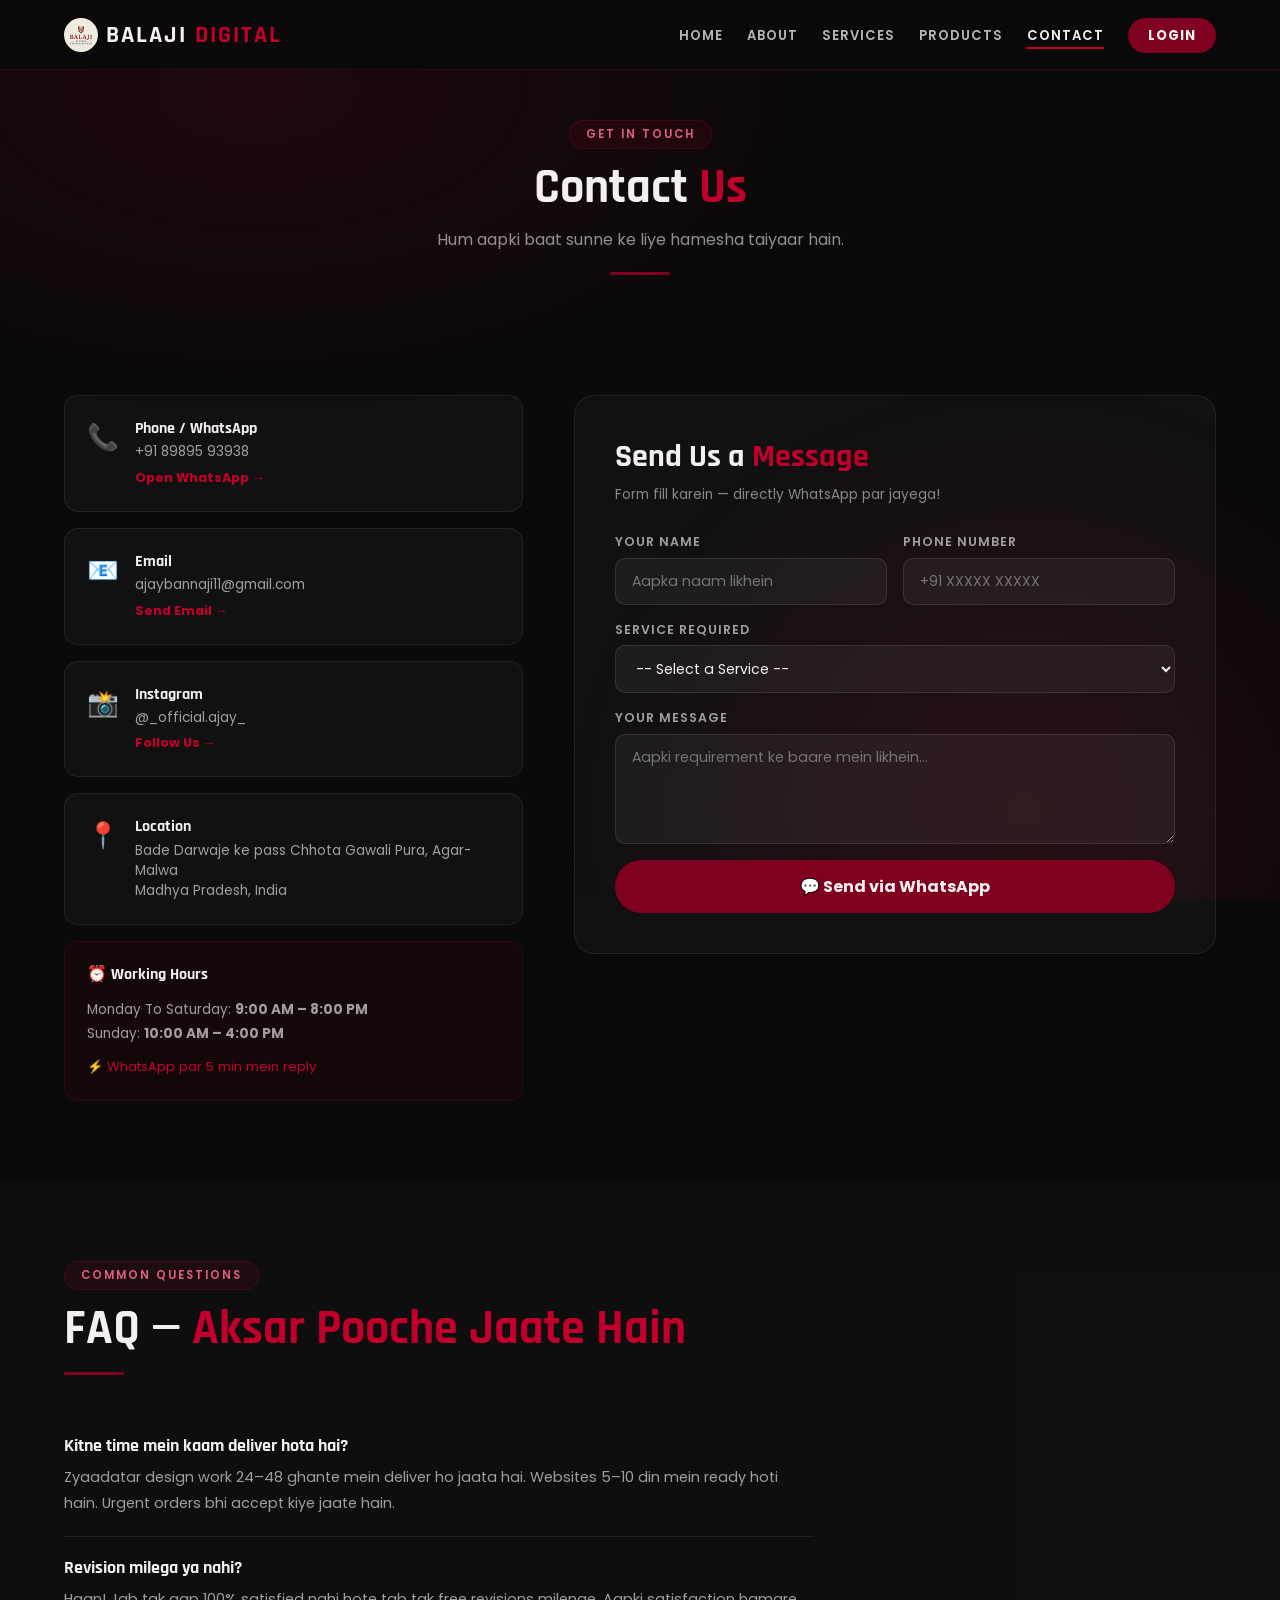
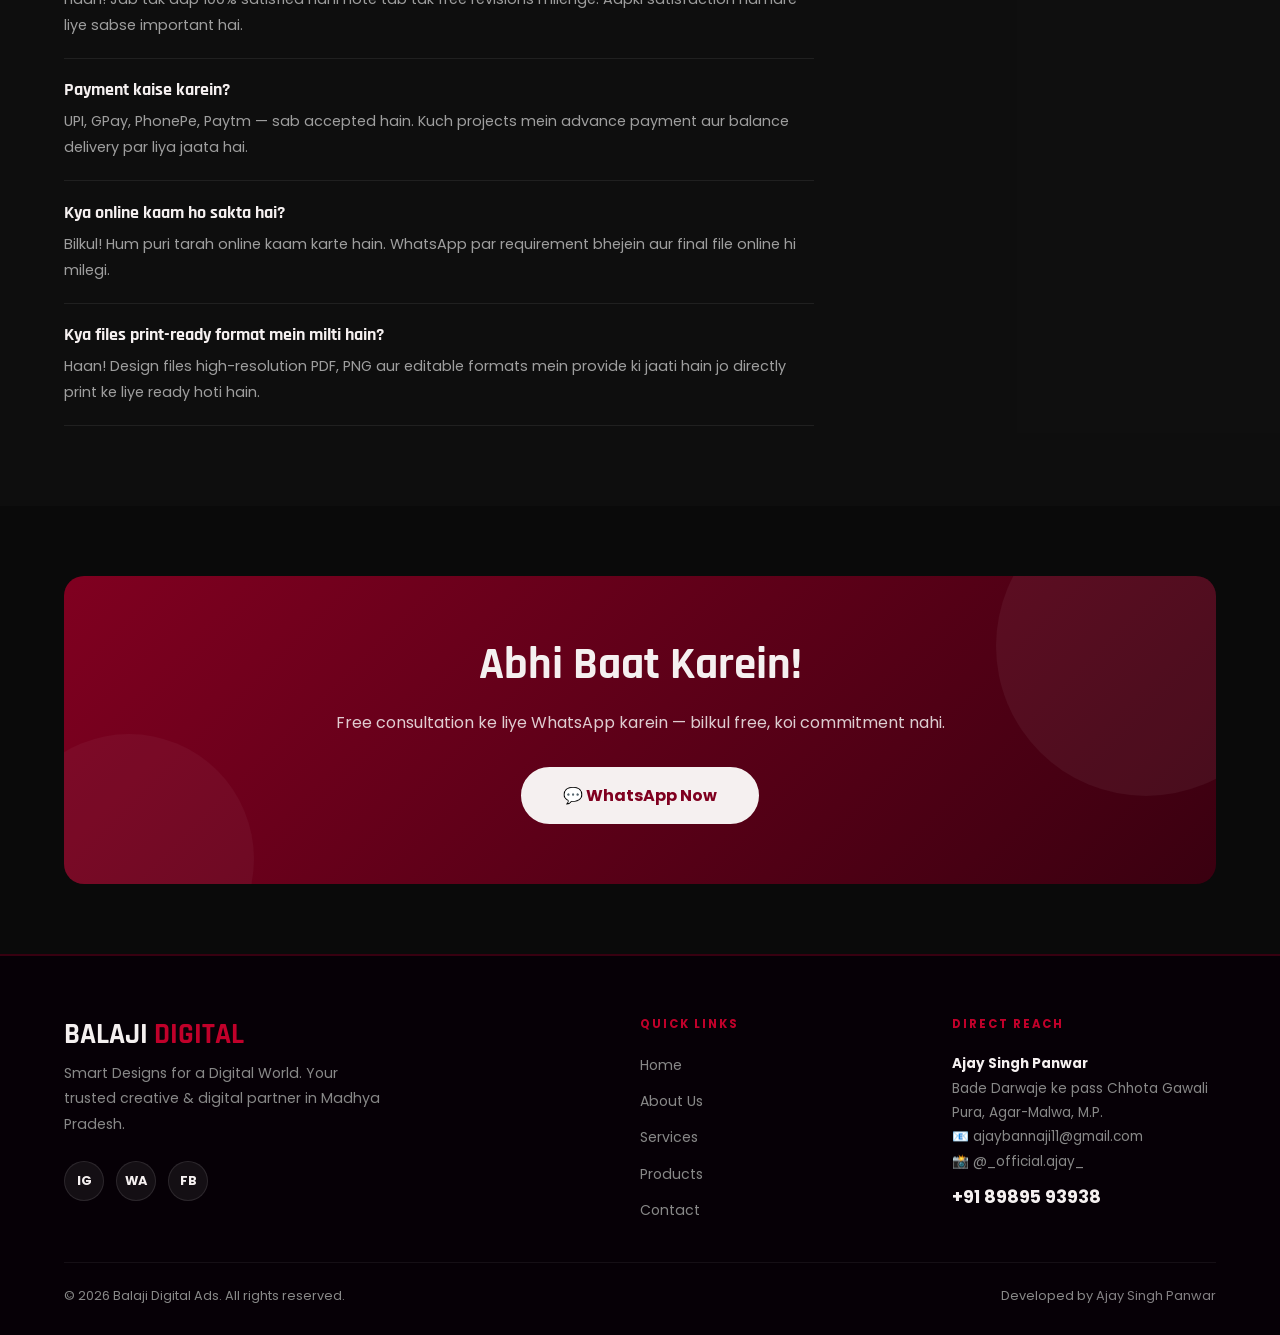
==== commit c62c6312: "Update contact.html" ====
--- a/contact.html
+++ b/contact.html
@@ -60,10 +60,10 @@
             <div class="contact-card"><div class="cc-icon">📞</div><div class="cc-content"><h4>Phone / WhatsApp</h4><p>+91 89895 93938</p><a href="https://wa.me/918989593938" class="cc-link" target="_blank">Open WhatsApp →</a></div></div>
             <div class="contact-card"><div class="cc-icon">📧</div><div class="cc-content"><h4>Email</h4><p>ajaybannaji11@gmail.com</p><a href="mailto:ajaybannaji11@gmail.com" class="cc-link">Send Email →</a></div></div>
             <div class="contact-card"><div class="cc-icon">📸</div><div class="cc-content"><h4>Instagram</h4><p>@_official.ajay_</p><a href="https://www.instagram.com/_official.ajay_/?__pwa=1#" target="_blank" class="cc-link">Follow Us →</a></div></div>
-            <div class="contact-card"><div class="cc-icon">📍</div><div class="cc-content"><h4>Location</h4><p>Sajod, Agar-Malwa<br>Madhya Pradesh, India</p></div></div>
+            <div class="contact-card"><div class="cc-icon">📍</div><div class="cc-content"><h4>Location</h4><p>Bade Darwaje ke pass Chhota Gawali Pura, Agar-Malwa<br>Madhya Pradesh, India</p></div></div>
             <div class="contact-hours">
                 <h4>⏰ Working Hours</h4>
-                <p>Monday – Saturday: <strong>9:00 AM – 8:00 PM</strong></p>
+                <p>Monday To Saturday: <strong>9:00 AM – 8:00 PM</strong></p>
                 <p>Sunday: <strong>10:00 AM – 4:00 PM</strong></p>
                 <p style="margin-top:0.5rem; color:var(--red); font-size:0.82rem;">⚡ WhatsApp par 5 min mein reply</p>
             </div>
